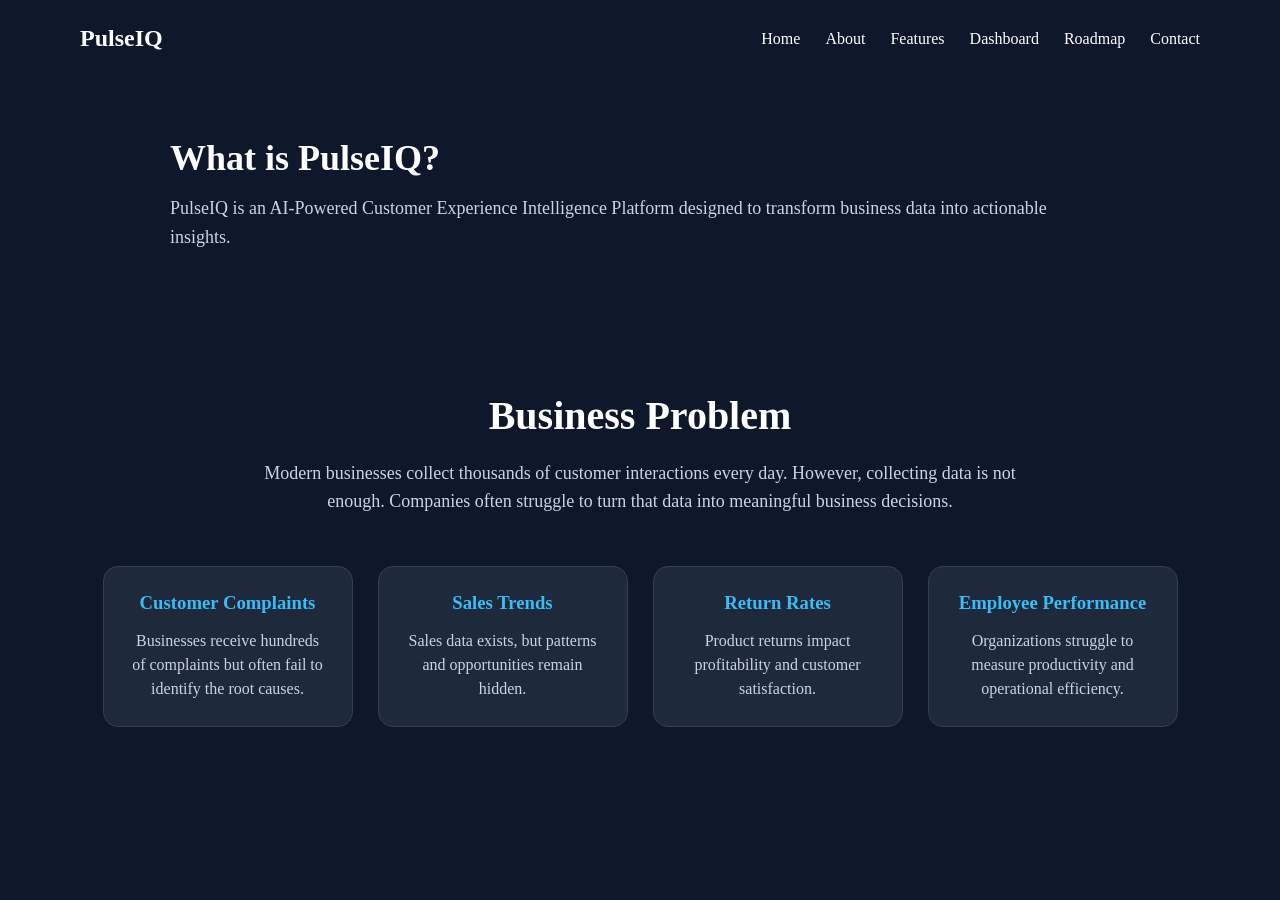
==== web/about.html @ 9f15cd8f "Added platform features section" ====
<!DOCTYPE html>
<html lang="en">
    <head>
        <meta charset="UTF-8">
        <meta name="viewport" content="width=device-width, initial-scale=1.0">
        <title>About PulseIQ</title>
        <link rel="stylesheet" href="style.css">
    </head>
    <body>

    <nav>
    <h2>PulseIQ</h2>

    <ul>
        <li><a href="index.html">Home</a></li>
        <li><a href="about.html">About</a></li>
        <li><a href="features.html">Features</a></li>
        <li><a href="dashboard.html">Dashboard</a></li>
        <li><a href="roadmap.html">Roadmap</a></li>
        <li><a href="contact.html">Contact</a></li>
    </ul>
</nav>
 <section class="about">
        <h2>What is PulseIQ?</h2>
        <p>
           PulseIQ is an AI-Powered Customer Experience Intelligence Platform
        designed to transform business data into actionable insights.
        </p>
    </section>
    <section class="problem">
        <h2>Business Problem</h2>
         <p class="problem-intro">
        Modern businesses collect thousands of customer interactions every day.
        However, collecting data is not enough. Companies often struggle to turn
        that data into meaningful business decisions.
    </p>
    <div class="problem-container">
        <div class="problem-card">
            <h3>Customer Complaints</h3>
            <p>
                Businesses receive hundreds of complaints but often fail to identify
                the root causes.
            </p>
        </div>
         <div class="problem-card">
            <h3>Sales Trends</h3>
            <p>
                Sales data exists, but patterns and opportunities remain hidden.
            </p>
        </div>
        <div class="problem-card">
            <h3>Return Rates</h3>
            <p>
                Product returns impact profitability and customer satisfaction.
            </p>
        </div>
         <div class="problem-card">
            <h3>Employee Performance</h3>
            <p>
                Organizations struggle to measure productivity and operational efficiency.
            </p>
        </div>

    </div>

    </section>
    </body>
</html>
---- web/style.css ----
/* Remove default browser spacing */
*{
    margin:0;
    padding:0;
    box-sizing:border-box;
}
/* Entire website */
body{

    font-family: 'Times New Roman', Times, serif;
    background-color: #0f172a;
    color: White;
}
/* Navigation Bar */
nav{
    display: flex;
    justify-content: space-between;
    align-items: center;
    padding: 25px 80px;
}
/* Navigation menu */
nav ul{
    display: flex;
    list-style: none;
    gap: 25px;
}
nav a{
    color:white;
    text-decoration:none;
}

nav a:hover{
    color:#38bdf8;
}
/* Hero Section */
.hero{
    min-height:70vh;
    padding:20px;
}
/* Main Content */
.hero-content{
    text-align:center;
    margin-top:80px;
}
/* Main Heading */
.hero-content h1{
    font-size:60px;
    max-width:900px;
    margin:auto;
}
/* Description */
.hero-content p{
    margin-top:20px;
    font-size:20px;
    color:#cbd5e1;
    max-width:800px;
    margin-left:auto;
    margin-right:auto;
}
/* Buttons */
.buttons{
    margin-top:30px;
}

button{
    padding:12px 25px;
    border:none;
    border-radius:8px;
    cursor: pointer;
    margin:10px;
    font-size:16px;
}
/* Primary Button */
button{
    background-color:#3b82f6;
    color:white;
}
/* Secondary Button */
.outline{
    background:transparent;
    border:1px solid white;
}
/* Metrics Section */
.metrics{
    display: flex;
    justify-content: center;
    gap: 25px;
    padding:40px 80px;
    flex-wrap:wrap;
}
/* Individual Metric Card */
.card{
    background-color: #1e293b;
    width: 230px;
    padding: 30px;
    border-radius: 16px;
    text-align: center;
    border:1px solid #334155;
}
/* Metric Number */
.card h3{
    font-size:36px;
    color:#38bdf8;
    margin-bottom:10px;
}
/* Metric Label */
.card p{
    color:#cbd5e1;
}
/* Card Hover Effect */
.card:hover{
    transform:translateY(-8px);
    transition:0.3s;
    border-color:#38bdf8;
}
/* workflow */
.workflow{
    padding: 60px 80px;
    text-align: center;

}
.workflow h2{
    font-size: 40px;
    margin: 15px;
}

.workflow-intro{
    color:#cbd5e1;
    max-width:700px;
    margin:0 auto 40px auto;
    font-size:18px;
}
.workflow-container{
    display:flex;
    justify-content:center;
    gap:20px;
    flex-wrap:wrap;
}
.workflow-card{
    background-color:#020617;
    border:1px solid #334155;
    padding:20px 25px;
    border-radius:12px;
    color:#38bdf8;
    font-weight:bold;
}
.about{
    padding:60px 80px;
    max-width:1100px;
    margin:auto;
}
.about h2{
    font-size:36px;
    margin-bottom:15px;
}
.about p{
    color:#cbd5e1;
    font-size:18px;
    line-height:1.6;
}
/* Business Problem */
.problem{
    padding: 80px;
    text-align: center;
}
.problem h2{
    font-size: 40px;
    margin-bottom: 20px;
}
.problem-intro{
    max-width: 800px;
    margin: auto;
    color:#cbd5e1;
    font-size: 18px;
    line-height: 1.6;
}
.problem-container{
    display:flex;
    justify-content:center;
    gap:25px;
    flex-wrap:wrap;
    margin-top:50px;
}

.problem-card{
    width:250px;
    background-color:#1e293b;
    padding:25px;
    border-radius:15px;
    border:1px solid #334155;
}
.problem-card h3{
    color:#38bdf8;
    margin-bottom:15px;
}
.problem-card p{
    color:#cbd5e1;
    line-height:1.5;
}
.problem-card:hover{
    transform:translateY(-10px);
    transition:0.3s;
    border-color:#38bdf8;
}
/* tech-stack */
.tech-stack{
    padding: 80px;
    text-align: center;
}
.tech-stack h2{
    font-size: 40px;
    margin-bottom: 20px;
}
.tech-intro{
    max-width: 750px;
    margin: auto;
    color: #cbd5e1;
    font-size: 18px;
    line-height: 1.6;
}
.tech-container{
    display: flex;
    justify-content: center;
    gap: 20px;
    flex-wrap: wrap;
    margin-top: 45px;
}
.tech-card{
    background-color:#020617;
    border:1px solid #334155;
    color:#38bdf8;
    padding:18px 45px;
    border-radius:30px;
    font-weight:bold;
}
.tech-card:hover{
    background-color:#38bdf8;
    color:#020617;
    transition:0.3s;
}
/* Features.html - features */
.features{
    padding:80px;
    text-align:center;
}
.features h2{
    font-size:40px;
    margin-bottom:20px;
}
.features-intro{
    max-width:800px;
    margin:auto;
    color:#cbd5e1;
    font-size:18px;
    line-height:1.6;
}
.features-container{
    display:grid;
    grid-template-columns:repeat(3, 1fr);
    gap:25px;
    max-width:1100px;
    margin:45px auto 0 auto;
  
}
.feature-card{
    background:linear-gradient(145deg, #1e293b, #020617);
    border:1px solid #334155;
    padding: 30px;
    border-radius:18px;
    text-align:left;
}
.feature-card h3{
    color:#38bdf8;
    margin-bottom:15px;
}
.feature-card p{
    color:#cbd5e1;
    line-height: 1.6;
}
.feature-card:hover{
    transform:translateY(-8px);
    transition:0.3s;
    border-color:#38bdf8;
}
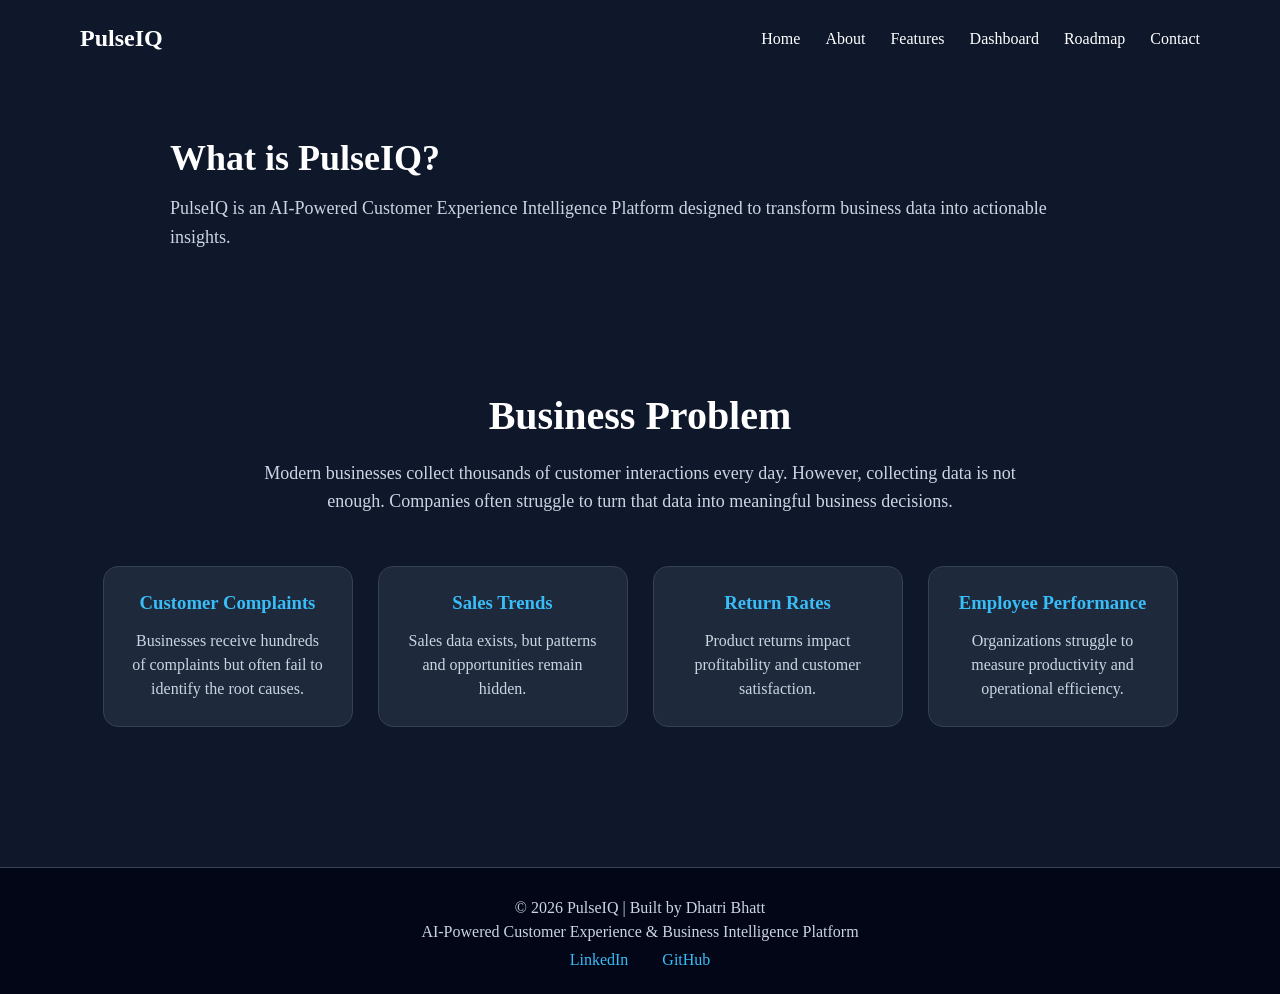
==== commit 350c10e5: "Added footer" ====
--- a/web/about.html
+++ b/web/about.html
@@ -64,5 +64,23 @@
     </div>
 
     </section>
+    <footer>
+    
+    <p>© 2026 PulseIQ | Built by Dhatri Bhatt</p>
+    <p>AI-Powered Customer Experience & Business Intelligence Platform</p>
+
+    <div class="footer-links">
+
+        <a href="https://www.linkedin.com/in/dhatri-bhatt0510" target="_blank">
+        LinkedIn
+    </a>
+
+    <a href="https://github.com/DhatriBhatt" target="_blank">
+        GitHub
+    </a>
+
+    </div>
+
+</footer>
     </body>
 </html>
--- a/web/style.css
+++ b/web/style.css
@@ -281,4 +281,176 @@
     transform:translateY(-8px);
     transition:0.3s;
     border-color:#38bdf8;
+}
+/* Dashboard-page*/
+.dashboard-page{
+    padding:80px;
+    text-align:center;
+}
+.dashboard-page h1{
+    font-size:48px;
+    margin-bottom:20px;
+}
+.dashboard-page > p{
+    max-width:850px;
+    margin:auto;
+    color:#cbd5e1;
+    font-size:18px;
+    line-height:1.6;
+}
+.dashboard-preview{
+    margin-top:60px;
+}
+.dashboard-preview h2{
+    font-size:36px;
+    margin-bottom:35px;
+}
+.preview-container{
+    display:grid;
+    grid-template-columns:repeat(4, 1fr);
+    gap:25px;
+    max-width:1100px;
+    margin:auto;
+}
+.preview-card{
+    background-color:#020617;
+    border:1px solid #334155;
+    border-radius:16px;
+    padding:35px;
+    color:#38bdf8;
+    font-weight:bold;
+}
+.preview-card:hover{
+    transform:translateY(-8px);
+    transition:0.3s;
+    border-color:#38bdf8;
+}
+/* roadmap - page */
+.roadmap-page{
+    padding: 80px;
+    text-align: center;
+}
+.roadmap-page h1{
+    font-size: 48px;
+    margin-bottom: 20px;
+}
+.roadmap-page p{
+    max-width:850px;
+    margin:auto;
+    color:#cbd5e1;
+    font-size:18px;
+    line-height:1.6;
+}
+.roadmap-container{
+    max-width:700px;
+    margin:50px auto;
+}
+.roadmap-item{
+    background-color:#1e293b;
+    border:1px solid 
+    #334155;
+    padding:20px;
+    margin-bottom:15px;
+    border-radius:12px;
+    text-align:left;
+}
+.completed{
+    border-color:#38bdf8;
+    color:#38bdf8;
+}
+/* contact - page */
+.contact-page{
+    padding:80px;
+    text-align:center;
+}
+
+.contact-page h1{
+    font-size:48px;
+    margin-bottom:40px;
+}
+
+.analyst-card{
+    max-width:900px;
+    margin:auto;
+    background-color:#1e293b;
+    border:1px solid #334155;
+    padding:40px;
+    border-radius:18px;
+}
+
+.analyst-card h2{
+    color:#38bdf8;
+    margin-bottom:20px;
+}
+
+.analyst-card p{
+    color:#cbd5e1;
+    line-height:1.8;
+    margin-bottom:20px;
+}
+
+.skills-list{
+    display:grid;
+    grid-template-columns:repeat(3, 1fr);
+    gap:15px;
+    margin-top:30px;
+}
+
+.skills-list span{
+    background:linear-gradient(145deg, #020617, #1e293b);
+    border:1px solid #334155;
+    padding:18px;
+    border-radius:14px;
+    color:#38bdf8;
+    font-weight: bold;
+    text-align: center;
+}
+.skills-list span:hover{
+    transform:translateY(-6px);
+    transition:0.3s;
+    border-color:#38bdf8;
+}
+.social-links{
+    margin-top:30px;
+    display:flex;
+    justify-content:center;
+    gap:20px;
+}
+
+.social-links a{
+    text-decoration:none;
+    color:white;
+    background-color:#3b82f6;
+    padding:12px 25px;
+    border-radius:8px;
+}
+
+.social-links a:hover{
+    background-color:#2563eb;
+}
+/* footer */
+footer{
+    background-color:#020617;
+    border-top:1px solid #334155;
+    text-align:center;
+    padding:25px;
+    color:#cbd5e1;
+    margin-top:60px;
+}
+
+footer p{
+    margin:6px 0;
+}
+.footer-links{
+    margin-top:10px;
+}
+
+.footer-links a{
+    color:#38bdf8;
+    text-decoration:none;
+    margin:0 15px;
+}
+
+.footer-links a:hover{
+    color:white;
 }
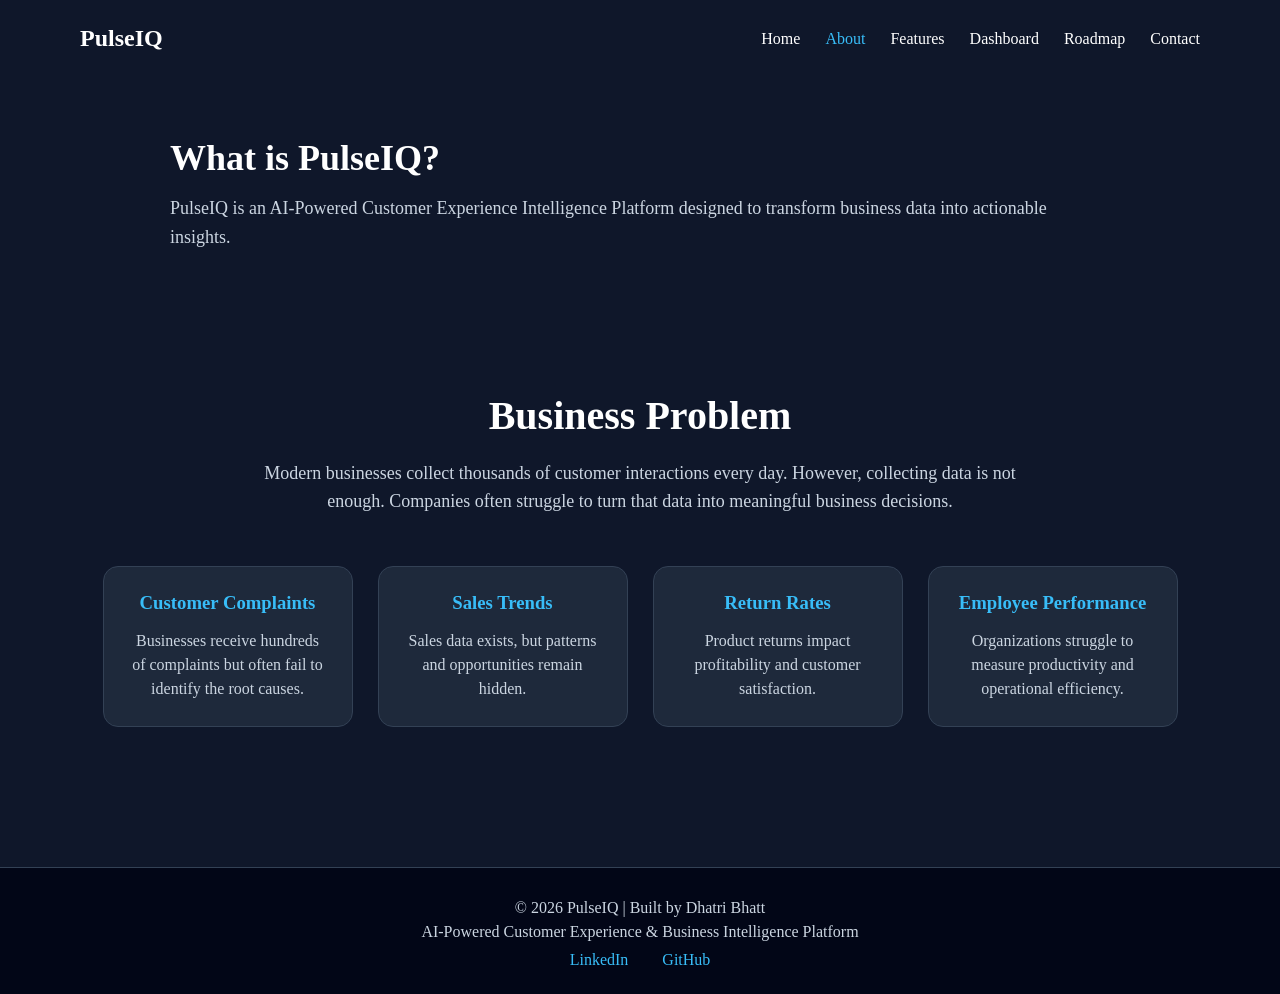
==== commit 6cd218de: "Add JavaScript active navbar" ====
--- a/web/about.html
+++ b/web/about.html
@@ -82,5 +82,6 @@
     </div>
 
 </footer>
+<script src="script.js"></script>
     </body>
 </html>
--- a/web/style.css
+++ b/web/style.css
@@ -27,6 +27,9 @@
 nav a{
     color:white;
     text-decoration:none;
+}
+nav a.active{
+    color:#38bdf8;
 }
 
 nav a:hover{
